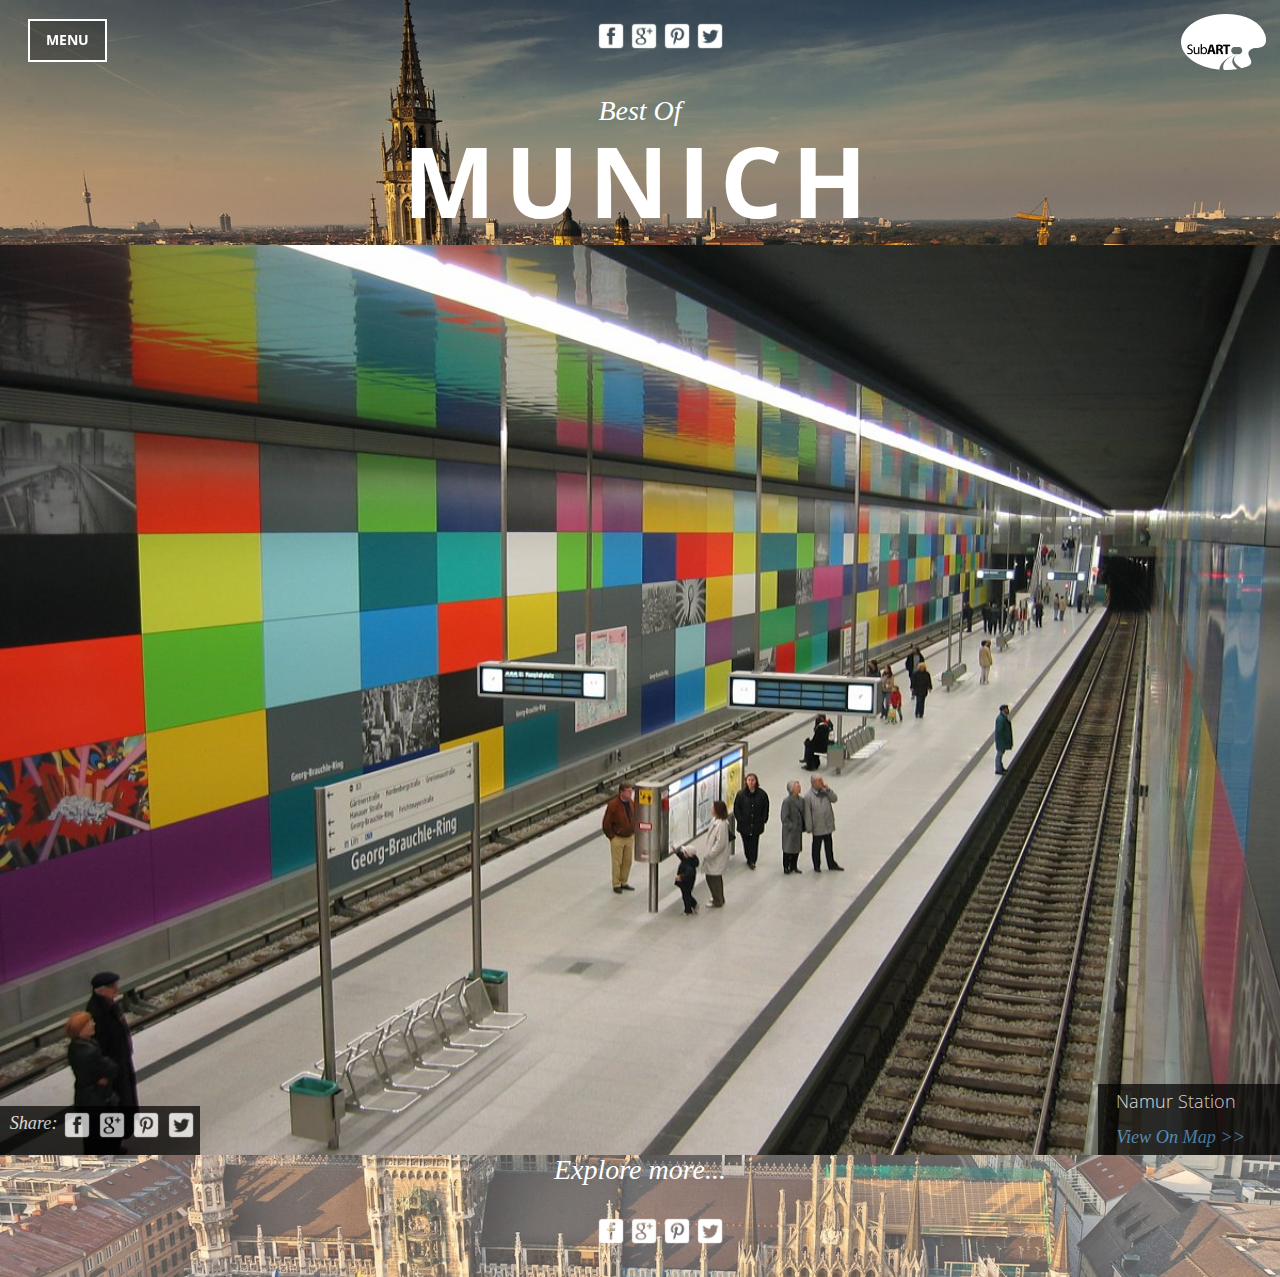
==== Homepage/bestof/munich.html @ 1b1beb7c "combined with vijitha's best of munich page" ====
<!DOCTYPE html>
<html lang="en">

<head>

    <meta charset="utf-8">
    <meta http-equiv="X-UA-Compatible" content="IE=edge">
    <meta name="viewport" content="width=device-width, initial-scale=1">
    <meta name="description" content="">
    <meta name="author" content="">

    <title>SubArtSF</title>

    <!-- Bootstrap Core CSS -->
    <link href="css/bootstrap.min.css" rel="stylesheet">

    <!-- Custom CSS -->
    <link href="css/bestOf.css" rel="stylesheet">

    <!-- Custom Fonts -->
    <link href="http://fonts.googleapis.com/css?family=Source+Sans+Pro:300,400,700,300italic,400italic,700italic" rel="stylesheet" type="text/css">
    <link rel="stylesheet" type="text/css" href="http://fonts.googleapis.com/css?family=Open+Sans">

    <!-- HTML5 Shim and Respond.js IE8 support of HTML5 elements and media queries -->
    <!-- WARNING: Respond.js doesn't work if you view the page via file:// -->
    <!--[if lt IE 9]>
        <script src="https://oss.maxcdn.com/libs/html5shiv/3.7.0/html5shiv.js"></script>
        <script src="https://oss.maxcdn.com/libs/respond.js/1.4.2/respond.min.js"></script>
    <![endif]-->

</head>

<body>

    <div id="logo"> <a href="http://subartsf.org/"><img class="pull-right logoImg" src="img/logo2.png"></a> </div>
    <!-- Navigation -->

    <a id="menu-toggle" href="#" class="btn btn-dark btn-lg toggle">MENU</a>
    <nav id="sidebar-wrapper">
        <ul class="sidebar-nav">
            <a id="menu-close" href="#" class="btn btn-dark btn-lg pull-right toggle">CLOSE</a>
            <li class="sidebar-brand">
                <a id="menu-header" href="#">Subway Art Guide</a>
            </li>
            <br>
            <li>
                <a href="#">Home</a>
            </li>
            <li>
                <a href="#">City Maps</a>
            </li>
            <li>
                <a href="#">About</a>
            </li>
        </ul>

        <ul class="navbar-bottom">
            <li>
                <a href="#">Support</a>
            </li>
            <li>
                <a href="#">FAQ</a>
            </li>
            <li>
                <a href="#">Contact Us</a>
            </li>
        </ul>
    </nav>

    <!-- Social Media Icons -->
    <nav id="nav">
        <ul>
            <li><a href="#"><img src="img/fb.png"></a></li>
            <li><a href="#"><img src="img/gplus.gif"></a></li>
            <li><a href="#"><img src="img/pinterest.png"></a></li>
            <li><a href="#"><img src="img/twitter.png"></a></li>
        </ul>
    </nav>

    <header id="top" class="header">
            <h1 class="bestof"> Best Of 
            <em class="cityname"> Munich </em>
        </h1> 
    </header>

    <section id="station1" class="station">
        <span class="shareLinks"> 
            <p> Share:
               <a href="#"><img src="img/fb.png"></a>
                <a href="#"><img src="img/gplus.gif"></a>
                <a href="#"><img src="img/pinterest.png"></a>
                <a href="#"><img src="img/twitter.png"></a>
            </p>
        
        </span>
        <div class="nameView"> 
            <p class="stationName"> Namur Station </p>
            <a class="viewOnMap" href="#"> View On Map >> </a>
        </div>
    </section>

    <footer>
        <h1 class="bestof" id="explore"> Explore more... </h1>

        <nav id="nav">
            <ul>
                <li><a href="#"><img src="img/fb.png"></a></li>
                <li><a href="#"><img src="img/gplus.gif"></a></li>
                <li><a href="#"><img src="img/pinterest.png"></a></li>
                <li><a href="#"><img src="img/twitter.png"></a></li>
            </ul>
        </nav>

    </footer>

    <!-- jQuery -->
    <script src="js/jquery.js"></script>

    <!-- Bootstrap Core JavaScript -->
    <script src="js/bootstrap.min.js"></script>

    <script>
    // Closes the sidebar menu
    $("#menu-close").click(function(e) {
        e.preventDefault();
        $("#sidebar-wrapper").toggleClass("active");
    });

    // Opens the sidebar menu
    $("#menu-toggle").click(function(e) {
        e.preventDefault();
        $("#sidebar-wrapper").toggleClass("active");
    });
    </script>

</body>

</html>
---- Homepage/bestof/css/bestOf.css ----
/*!
 * Start Bootstrap - Stylish Portfolio Bootstrap Theme (http://startbootstrap.com)
 * Code licensed under the Apache License v2.0.
 * For details, see http://www.apache.org/licenses/LICENSE-2.0.
 */

/* Global Styles */

body {
    background: url('../img/munich-header.jpg') no-repeat;
    background-size: 100%;
    font-family: "Source Sans Pro","Helvetica Neue",Helvetica,Arial,sans-serif;
    z-index: -1;
}

.text-vertical-center {
    display: table-cell;
    text-align: center;
    vertical-align: middle;
}

.text-vertical-center h1 {
    margin: 0;
    padding: 0;
    font-size: 3em;
    font-weight: 200;
    color: #fff;
    font-family:"Adobe Garamond Pro";
}

/* Custom Button Styles */

.btn-dark {
    border-radius: 0;
    color: #fff;
    background-color: rgba(0,0,0,0.4);
}

.btn-dark:hover,
.btn-dark:focus,
.btn-dark:active {
    color: #fff;
    background-color: rgba(0,0,0,0.7);
}

.btn-light {
    border-radius: 0;
    color: #333;
    background-color: rgb(255,255,255);
}

.btn-light:hover,
.btn-light:focus,
.btn-light:active {
    color: #333;
    background-color: rgba(255,255,255,0.8);
}

/* Custom Horizontal Rule */

hr.small {
    max-width: 100px;
}

/* Side Menu */

#sidebar-wrapper {
    z-index: 1000;
    position: fixed;
    left: 0;
    width: 250px;
    height: 100%;
    margin-left: -250px;
    overflow-y: auto;
    background: #222;
    -webkit-transition: all 0.4s ease 0s;
    -moz-transition: all 0.4s ease 0s;
    -ms-transition: all 0.4s ease 0s;
    -o-transition: all 0.4s ease 0s;
    transition: all 0.4s ease 0s;
}

.sidebar-nav {
    position: absolute;
    top: 0;
    width: 250px;
    margin: 0;
    padding: 0;
    list-style: none;
}

.sidebar-nav li {
    text-indent: 20px;
    line-height: 40px;
}

.sidebar-nav li a {
    display: block;
    text-decoration: none;
    margin-left: 0.3em;
    margin-right: 0.3em;
    border-top: 2px solid rgba(255,255,255,0.2);
    color: #fff;
    font-family: 'Open Sans';
    font-weight: bold;
    text-transform: uppercase;
    letter-spacing: 0.1em;
}

.sidebar-nav li a:hover {
    text-decoration: none;
    color: #fff;
    background: rgba(255,255,255,0.2);
}

.sidebar-nav li a:active,
.sidebar-nav li a:focus {
    text-decoration: none;
}

.sidebar-nav > .sidebar-brand {
    height: 55px;
    font-size: 18px;
    line-height: 55px;
}

.sidebar-nav > .sidebar-brand a {
    color: #999;
}

.sidebar-nav > .sidebar-brand a:hover {
    color: #fff;
    background: none;
}

/* BOTTOM NAVBAR LINKS */

.navbar-bottom {
    z-index:3;
    position:absolute;
    left:0px;
    bottom:20px;
    width: 250px;
    margin: 0;
    padding: 0;
    list-style: none;
}

.navbar-bottom li {
    text-indent: 20px;
    line-height: 20px;
}

.navbar-bottom li a {
    display: block;
    text-decoration: none;
    margin-left: 0.3em;
    margin-right: 0.3em;
    color: #fff;
    font-family: 'Open Sans';
    font-weight: bold;
    text-transform: uppercase;
    letter-spacing: 0.1em;
}

.navbar-bottom li a:hover {
    text-decoration: none;
    color: #fff;
    background: rgba(255,255,255,0.2);
}

.navbar-bottom li a:active,
.navbar-bottom li a:focus {
    text-decoration: none;
}

.navbar-bottom > .sidebar-brand {
    height: 55px;
    font-size: 18px;
    line-height: 55px;
}

.navbar-bottom > .sidebar-brand a {
    color: #999;
}

.navbar-bottom > .sidebar-brand a:hover {
    color: #fff;
    background: none;
}


/* MENU AND CLOSE BUTTONS */

#menu-toggle {
    z-index: 2;
    position: fixed;
    top: 1em;
    left: 2em;
    background: rgba(0,0,0,0.25);
    font-family: 'Open Sans';
    font-weight: bold;
    font-size: 1em;
    text-transform: uppercase;
    color: white;
    border: 2px solid white;
}

#menu-close {
    background: rgba(0,0,0,0.25);
    font-family: 'Open Sans';
    font-weight: bold;
    font-size: 0.8em;
    text-transform: uppercase;
    color: white;
}

#menu-header{
    font-size: 0.9em;
    font-weight: bold;
    text-transform: uppercase;
    color: #F5A623;
    margin-bottom: 10em;
    letter-spacing: 0em;
}

#sidebar-wrapper.active {
    left: 250px;
    width: 250px;
    -webkit-transition: all 0.4s ease 0s;
    -moz-transition: all 0.4s ease 0s;
    -ms-transition: all 0.4s ease 0s;
    -o-transition: all 0.4s ease 0s;
    transition: all 0.4s ease 0s;
}

.toggle {
    margin: 5px 5px 0 0;
}

.btn-main {
    width:250px;
}

.dropdown-menu {
    width:250px;
}

/* top links */

#nav
{
    margin-left:auto;
    margin-right:auto;
    top: 0;
    width: 100%;
    text-align: center;
    padding: 1.5em 0 1.5em 0;
    z-index: 1;
    overflow: hidden;
}
        
#nav > ul > li
{
    display: inline-block;
}


#nav > ul > li > a,
#nav > ul > li > span
{
    display: block;
    color: #FFFFFF;
    text-decoration: none;
    border: 0;
    outline: 0;
}

.bestof {
    margin-top: 0.5em;
    font-size: 2em;
    font-weight: 200;
    color: #fff;
    font-family:"Adobe Garamond Pro";
    font-style: italic;
    text-align: center;

}
.cityname {
    font-family: 'Open Sans';
    font-weight: bold;
    letter-spacing: 0.1em;
    text-transform: uppercase;
    font-size: 3.5em;
    color: white;
    text-align: center;
    font-style: normal;
    display: block;
}

img {
    width: 30px;
    height: 30px;
}

.station {
    opacity: 1;
    background-size: 100%;
    width: 100%;
    height: 50em;
    position: relative;
    background-color: black;
    font-size: 1.3em;
    font-weight: 200;
    color: white;
    padding-bottom: 0;
    z-index: 1;
}

#station1 {
    background: url(../img/munich-1.jpg) no-repeat;
    background-size: 100%;
    width: 100%;
    height: 50em;

}

.shareLinks {
    padding: .25em .25em .25em 0em;
    font-family:"Adobe Garamond Pro";
    font-style: italic;
    text-align: right;
    background-color: black;

    opacity: .7;
    width: 11em;
    color: rgba(255, 255, 255, 1);
    position: absolute;
    bottom: 0;
    left: 0;
}
.nameView {
    position: absolute;
    bottom: 0;
    right: 0;
    text-align: left;
    background-color: black;

    opacity: .7;
    width: 10em;
    color: rgba(255, 255, 255, 1);
}

.stationName {
    padding-top: 0.25em;
    padding-left: 1em;
    font-family: 'Open Sans';
    font-style: bold;
    display: block;
}

.viewOnMap {
    padding-bottom: 0.25em;
    padding-left: 1em;
    font-family:"Adobe Garamond Pro";
    font-style: italic;
    display: block;
}


/* Header */

.header {
    opacity: 1;
    display: table;
    position: relative;
    width: 100%;
    height: 100%;
   /* background: url(../img/bg2.jpg) no-repeat center center scroll;*/
    -webkit-background-size: cover;
    -moz-background-size: cover;
    background-size: cover;
    -o-background-size: cover;
}

.headertext {
    margin-left:10%;
    width:70%;
}

#logo {
    position:absolute;
    top:1em;
    right:1em;
    z-index: 2;
}

.logoImg {
    width: 50%;
    height: 50%;
}

footer {
    padding-top: 0;
    background: url('../img/munich-footer.jpg') no-repeat;
    background-color: black;
    background-size: 100%;
    opacity: .7;
}
#explore {
    margin-top: 0;
}
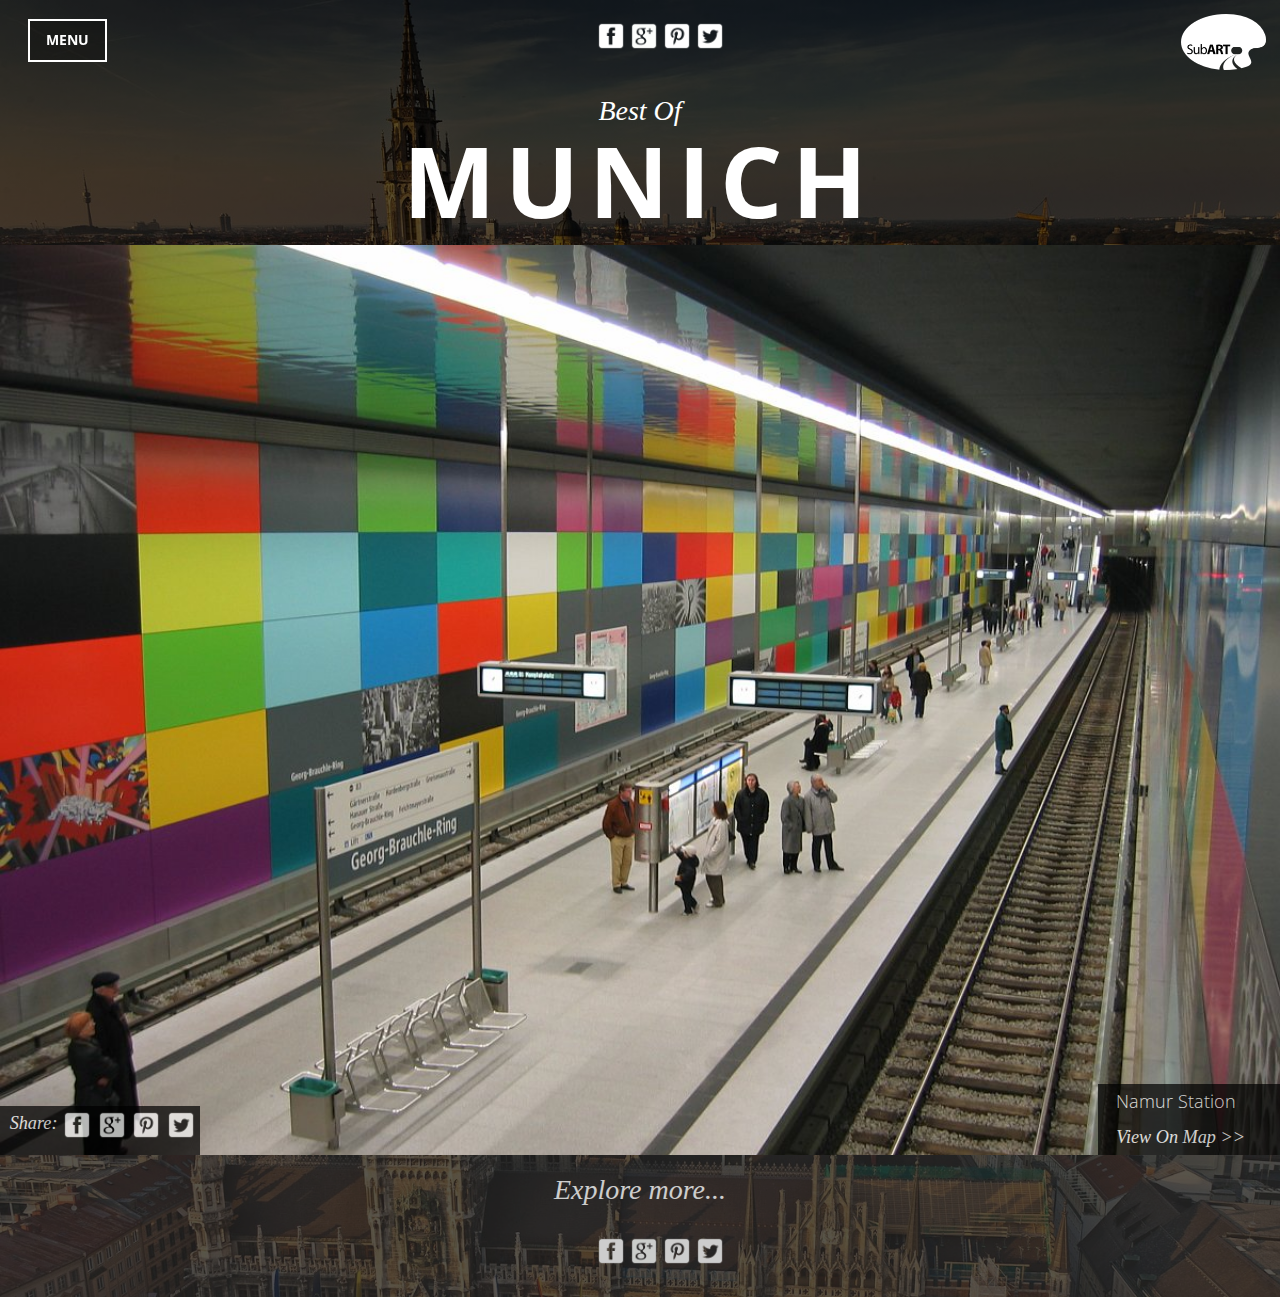
==== commit 105554c0: "linked city maps to homepage" ====
--- a/Homepage/bestof/munich.html
+++ b/Homepage/bestof/munich.html
@@ -44,10 +44,10 @@
             </li>
             <br>
             <li>
-                <a href="#">Home</a>
+                <a href="../index.html">Home</a>
             </li>
             <li>
-                <a href="#">City Maps</a>
+                <a href="../citymaps.html">City Maps</a>
             </li>
             <li>
                 <a href="#">About</a>
@@ -100,6 +100,7 @@
     </section>
 
     <footer>
+        <br>
         <h1 class="bestof" id="explore"> Explore more... </h1>
 
         <nav id="nav">
--- a/Homepage/bestof/css/bestOf.css
+++ b/Homepage/bestof/css/bestOf.css
@@ -7,7 +7,11 @@
 /* Global Styles */
 
 body {
-    background: url('../img/munich-header.jpg') no-repeat;
+    background: linear-gradient(
+      rgba(0, 0, 0, 0.65), 
+      rgba(0, 0, 0, 0.65)
+    ),
+    url('../img/munich-header.jpg') no-repeat;
     background-size: 100%;
     font-family: "Source Sans Pro","Helvetica Neue",Helvetica,Arial,sans-serif;
     z-index: -1;
@@ -359,12 +363,13 @@
     display: block;
 }
 
-.viewOnMap {
+.viewOnMap, .viewOnMap a, .viewOnMap a:hover {
     padding-bottom: 0.25em;
     padding-left: 1em;
     font-family:"Adobe Garamond Pro";
     font-style: italic;
     display: block;
+    color:white;
 }
 
 
@@ -402,7 +407,11 @@
 
 footer {
     padding-top: 0;
-    background: url('../img/munich-footer.jpg') no-repeat;
+    background: linear-gradient(
+      rgba(0, 0, 0, 0.65), 
+      rgba(0, 0, 0, 0.65)
+    ),
+    url('../img/munich-footer.jpg') no-repeat;
     background-color: black;
     background-size: 100%;
     opacity: .7;
